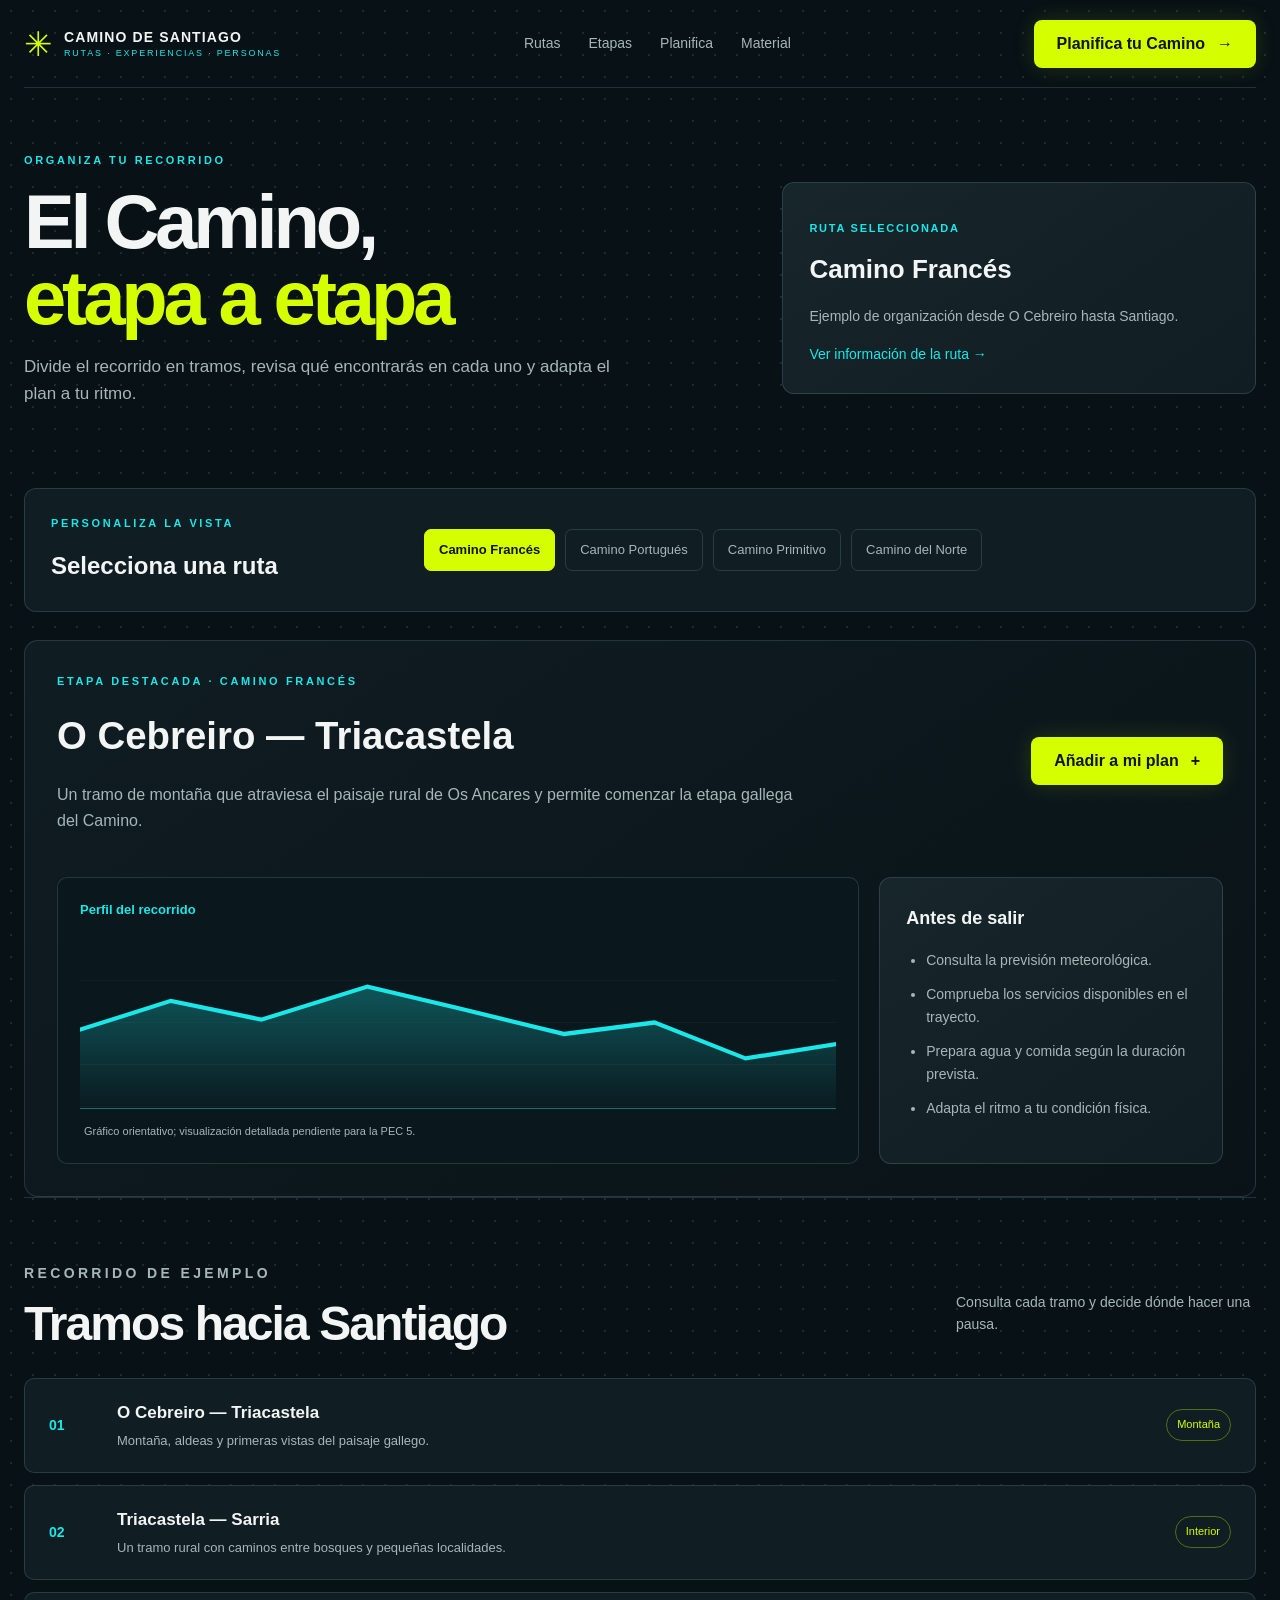
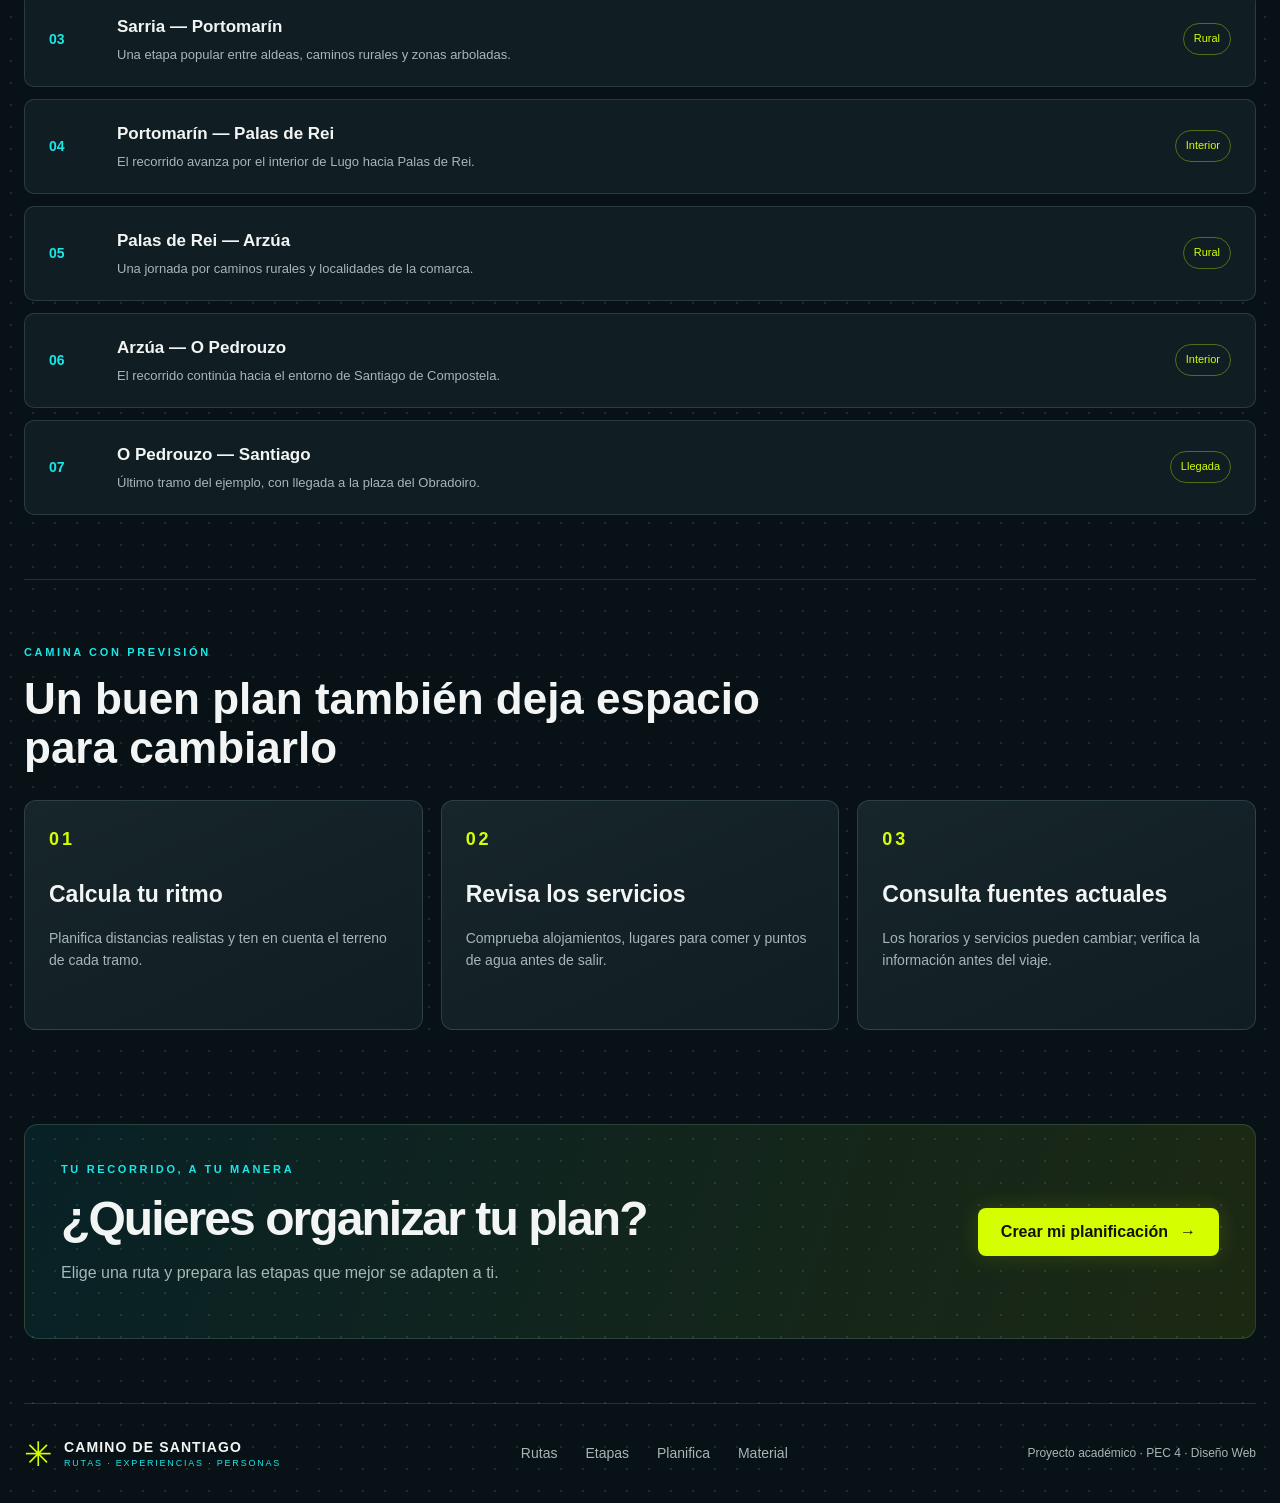
==== etapas.html @ c91c28d9 "Añado la página de etapas y sus estilos" ====
<!DOCTYPE html>
<html lang="es">
<head>
  <meta charset="UTF-8">
  <meta name="viewport" content="width=device-width, initial-scale=1.0">
  <meta
    name="description"
    content="Consulta etapas del Camino de Santiago y organiza tu recorrido paso a paso."
  >
  <title>Etapas | Camino de Santiago</title>
  <link rel="stylesheet" href="css/styles.css">
</head>
<body>
  <a class="salto-contenido" href="#contenido">Saltar al contenido</a>

  <header class="cabecera">
    <a class="marca" href="index.html" aria-label="Camino de Santiago, inicio">
      <span class="marca__simbolo" aria-hidden="true">✳</span>
      <span class="marca__texto">
        <strong>CAMINO DE SANTIAGO</strong>
        <small>RUTAS · EXPERIENCIAS · PERSONAS</small>
      </span>
    </a>

    <nav class="navegacion" aria-label="Navegación principal">
      <a href="rutas.html">Rutas</a>
      <a href="etapas.html" aria-current="page">Etapas</a>
      <a href="planifica.html">Planifica</a>
      <a href="material.html">Material</a>
    </nav>

    <a class="boton boton--primario" href="planifica.html">
      Planifica tu Camino <span aria-hidden="true">→</span>
    </a>
  </header>

  <main id="contenido">
    <section class="hero-etapas" aria-labelledby="titulo-principal">
      <div>
        <p class="etiqueta">Organiza tu recorrido</p>
        <h1 id="titulo-principal">
          El Camino,<br>
          <span>etapa a etapa</span>
        </h1>
        <p>
          Divide el recorrido en tramos, revisa qué encontrarás en cada uno
          y adapta el plan a tu ritmo.
        </p>
      </div>

      <aside class="resumen-etapas">
        <p class="resumen-etapas__etiqueta">Ruta seleccionada</p>
        <h2>Camino Francés</h2>
        <p>Ejemplo de organización desde O Cebreiro hasta Santiago.</p>
        <a class="enlace" href="rutas.html#frances">
          Ver información de la ruta <span aria-hidden="true">→</span>
        </a>
      </aside>
    </section>

    <section class="selector-ruta" aria-labelledby="titulo-selector">
      <div>
        <p class="etiqueta">Personaliza la vista</p>
        <h2 id="titulo-selector">Selecciona una ruta</h2>
      </div>

      <!-- Selector visual; el cambio de ruta se completará en la PEC 5. -->
      <div class="selector-ruta__opciones" aria-label="Selector de rutas pendiente para la PEC 5">
        <span class="selector-ruta__opcion selector-ruta__opcion--activa">Camino Francés</span>
        <span class="selector-ruta__opcion">Camino Portugués</span>
        <span class="selector-ruta__opcion">Camino Primitivo</span>
        <span class="selector-ruta__opcion">Camino del Norte</span>
      </div>
    </section>

    <section class="etapa-destacada" aria-labelledby="titulo-etapa-destacada">
      <div class="etapa-destacada__cabecera">
        <div>
          <p class="etiqueta">Etapa destacada · Camino Francés</p>
          <h2 id="titulo-etapa-destacada">O Cebreiro — Triacastela</h2>
          <p>
            Un tramo de montaña que atraviesa el paisaje rural de Os Ancares
            y permite comenzar la etapa gallega del Camino.
          </p>
        </div>
        <a class="boton boton--primario" href="planifica.html">
          Añadir a mi plan <span aria-hidden="true">+</span>
        </a>
      </div>

      <div class="etapa-destacada__contenido">
        <div class="perfil-desnivel" role="img" aria-label="Espacio reservado para el perfil de desnivel de la etapa">
          <p class="perfil-desnivel__titulo">Perfil del recorrido</p>
          <div class="perfil-desnivel__grafico" aria-hidden="true">
            <span class="perfil-desnivel__linea"></span>
          </div>
          <p class="nota-interaccion">
            Gráfico orientativo; visualización detallada pendiente para la PEC 5.
          </p>
        </div>

        <aside class="datos-etapa">
          <h3>Antes de salir</h3>
          <ul>
            <li>Consulta la previsión meteorológica.</li>
            <li>Comprueba los servicios disponibles en el trayecto.</li>
            <li>Prepara agua y comida según la duración prevista.</li>
            <li>Adapta el ritmo a tu condición física.</li>
          </ul>
        </aside>
      </div>
    </section>

    <section class="seccion listado-etapas" aria-labelledby="titulo-listado">
      <div class="seccion__encabezado">
        <div>
          <p class="etiqueta">Recorrido de ejemplo</p>
          <h2 id="titulo-listado">Tramos hacia Santiago</h2>
        </div>
        <p>Consulta cada tramo y decide dónde hacer una pausa.</p>
      </div>

      <!-- Las filas podrán convertirse en paneles desplegables en la PEC 5. -->
      <div class="lista-etapas">
        <article class="fila-etapa">
          <span class="fila-etapa__numero">01</span>
          <div>
            <h3>O Cebreiro — Triacastela</h3>
            <p>Montaña, aldeas y primeras vistas del paisaje gallego.</p>
          </div>
          <span class="fila-etapa__tipo">Montaña</span>
        </article>

        <article class="fila-etapa">
          <span class="fila-etapa__numero">02</span>
          <div>
            <h3>Triacastela — Sarria</h3>
            <p>Un tramo rural con caminos entre bosques y pequeñas localidades.</p>
          </div>
          <span class="fila-etapa__tipo">Interior</span>
        </article>

        <article class="fila-etapa">
          <span class="fila-etapa__numero">03</span>
          <div>
            <h3>Sarria — Portomarín</h3>
            <p>Una etapa popular entre aldeas, caminos rurales y zonas arboladas.</p>
          </div>
          <span class="fila-etapa__tipo">Rural</span>
        </article>

        <article class="fila-etapa">
          <span class="fila-etapa__numero">04</span>
          <div>
            <h3>Portomarín — Palas de Rei</h3>
            <p>El recorrido avanza por el interior de Lugo hacia Palas de Rei.</p>
          </div>
          <span class="fila-etapa__tipo">Interior</span>
        </article>

        <article class="fila-etapa">
          <span class="fila-etapa__numero">05</span>
          <div>
            <h3>Palas de Rei — Arzúa</h3>
            <p>Una jornada por caminos rurales y localidades de la comarca.</p>
          </div>
          <span class="fila-etapa__tipo">Rural</span>
        </article>

        <article class="fila-etapa">
          <span class="fila-etapa__numero">06</span>
          <div>
            <h3>Arzúa — O Pedrouzo</h3>
            <p>El recorrido continúa hacia el entorno de Santiago de Compostela.</p>
          </div>
          <span class="fila-etapa__tipo">Interior</span>
        </article>

        <article class="fila-etapa">
          <span class="fila-etapa__numero">07</span>
          <div>
            <h3>O Pedrouzo — Santiago</h3>
            <p>Último tramo del ejemplo, con llegada a la plaza del Obradoiro.</p>
          </div>
          <span class="fila-etapa__tipo">Llegada</span>
        </article>
      </div>
    </section>

    <section class="consejos-etapas" aria-labelledby="titulo-consejos">
      <p class="etiqueta">Camina con previsión</p>
      <h2 id="titulo-consejos">Un buen plan también deja espacio para cambiarlo</h2>

      <div class="rejilla rejilla--pasos">
        <article class="tarjeta-paso">
          <span class="tarjeta-paso__numero">01</span>
          <h3>Calcula tu ritmo</h3>
          <p>Planifica distancias realistas y ten en cuenta el terreno de cada tramo.</p>
        </article>

        <article class="tarjeta-paso">
          <span class="tarjeta-paso__numero">02</span>
          <h3>Revisa los servicios</h3>
          <p>Comprueba alojamientos, lugares para comer y puntos de agua antes de salir.</p>
        </article>

        <article class="tarjeta-paso">
          <span class="tarjeta-paso__numero">03</span>
          <h3>Consulta fuentes actuales</h3>
          <p>Los horarios y servicios pueden cambiar; verifica la información antes del viaje.</p>
        </article>
      </div>
    </section>

    <section class="llamada-final" aria-labelledby="titulo-cta">
      <div>
        <p class="etiqueta">Tu recorrido, a tu manera</p>
        <h2 id="titulo-cta">¿Quieres organizar tu plan?</h2>
        <p>Elige una ruta y prepara las etapas que mejor se adapten a ti.</p>
      </div>
      <a class="boton boton--primario" href="planifica.html">
        Crear mi planificación <span aria-hidden="true">→</span>
      </a>
    </section>
  </main>

  <footer class="pie">
    <a class="marca" href="index.html">
      <span class="marca__simbolo" aria-hidden="true">✳</span>
      <span class="marca__texto">
        <strong>CAMINO DE SANTIAGO</strong>
        <small>RUTAS · EXPERIENCIAS · PERSONAS</small>
      </span>
    </a>

    <nav class="pie__navegacion" aria-label="Navegación del pie de página">
      <a href="rutas.html">Rutas</a>
      <a href="etapas.html" aria-current="page">Etapas</a>
      <a href="planifica.html">Planifica</a>
      <a href="material.html">Material</a>
    </nav>

    <p class="pie__credito">Proyecto académico · PEC 4 · Diseño Web</p>
  </footer>

  <script src="js/main.js"></script>
</body>
</html>
---- css/styles.css ----
:root {
  --fondo: #071116;
  --superficie: #101d22;
  --superficie-clara: #17262b;
  --texto: #f2f5f3;
  --texto-suave: #a7b6b7;
  --verde-neon: #d5ff00;
  --cian: #19e7e8;
  --violeta: #a78bfa;
  --borde: rgba(175, 220, 220, 0.16);
  --ancho-contenido: 1440px;
}

* {
  box-sizing: border-box;
}

html {
  scroll-behavior: smooth;
}

body {
  margin: 0;
  color: var(--texto);
  background-color: var(--fondo);
  background-image: radial-gradient(rgba(180, 215, 215, 0.13) 1px, transparent 1px);
  background-size: 22px 22px;
  font-family: Arial, Helvetica, sans-serif;
  line-height: 1.6;
}

a {
  color: inherit;
  text-decoration: none;
}

a:focus-visible {
  outline: 3px solid var(--cian);
  outline-offset: 4px;
}

.salto-contenido {
  position: absolute;
  top: -60px;
  left: 16px;
  z-index: 10;
  padding: 10px 14px;
  color: var(--fondo);
  background: var(--verde-neon);
}

.salto-contenido:focus {
  top: 16px;
}

.cabecera,
main,
.pie {
  width: min(100% - 48px, var(--ancho-contenido));
  margin-inline: auto;
}

.cabecera {
  min-height: 88px;
  display: flex;
  align-items: center;
  justify-content: space-between;
  gap: 28px;
  border-bottom: 1px solid var(--borde);
}

.marca {
  display: inline-flex;
  align-items: center;
  gap: 12px;
  flex-shrink: 0;
}

.marca__simbolo {
  color: var(--verde-neon);
  font-size: 34px;
  line-height: 1;
}

.marca__texto {
  display: grid;
  line-height: 1.35;
}

.marca__texto strong {
  font-size: 14px;
  letter-spacing: 0.08em;
}

.marca__texto small {
  color: var(--cian);
  font-size: 9px;
  letter-spacing: 0.2em;
}

.navegacion,
.pie__navegacion {
  display: flex;
  align-items: center;
  gap: 28px;
}

.navegacion a,
.pie__navegacion a {
  color: var(--texto-suave);
  font-size: 14px;
  transition: color 160ms ease;
}

.navegacion a:hover,
.pie__navegacion a:hover {
  color: var(--cian);
}

.boton {
  min-height: 48px;
  display: inline-flex;
  align-items: center;
  justify-content: center;
  gap: 12px;
  padding: 0 22px;
  border: 1px solid transparent;
  border-radius: 8px;
  font-weight: 700;
  transition: transform 160ms ease, box-shadow 160ms ease;
}

.boton:hover {
  transform: translateY(-2px);
}

.boton--primario {
  color: #101500;
  background: var(--verde-neon);
  box-shadow: 0 0 22px rgba(213, 255, 0, 0.14);
}

.boton--primario:hover {
  box-shadow: 0 0 28px rgba(213, 255, 0, 0.32);
}

.hero {
  min-height: 570px;
  display: grid;
  grid-template-columns: 0.9fr 1.1fr;
  align-items: center;
  gap: 56px;
  padding-block: 64px;
}

.etiqueta {
  margin: 0 0 14px;
  color: var(--cian);
  font-size: 11px;
  font-weight: 700;
  letter-spacing: 0.24em;
  text-transform: uppercase;
}

.hero h1 {
  margin: 0;
  font-size: clamp(48px, 6vw, 88px);
  line-height: 0.98;
  letter-spacing: -0.06em;
}

.hero h1 span,
.rutas-destacadas h2 span {
  color: var(--verde-neon);
}

.hero__texto > p:not(.etiqueta) {
  max-width: 490px;
  margin: 24px 0 30px;
  color: var(--texto-suave);
  font-size: 18px;
}

.hero__mapa {
  padding: 16px;
  border: 1px solid var(--borde);
  border-radius: 16px;
  background: linear-gradient(145deg, rgba(16, 29, 34, 0.96), rgba(5, 15, 21, 0.9));
  box-shadow: 0 24px 70px rgba(0, 0, 0, 0.25);
}

.mapa-estatico {
  min-height: 340px;
  position: relative;
  display: flex;
  align-items: center;
  justify-content: space-between;
  overflow: hidden;
  padding: 34px;
  border: 1px solid rgba(25, 231, 232, 0.15);
  border-radius: 10px;
  background:
    radial-gradient(ellipse at 50% 50%, rgba(25, 231, 232, 0.12), transparent 56%),
    linear-gradient(135deg, #0b2027, #091318 60%, #11182b);
}

.mapa-estatico::before,
.mapa-estatico::after {
  content: "";
  position: absolute;
  inset: 12% -15%;
  border: 1px solid rgba(25, 231, 232, 0.2);
  border-radius: 50%;
  transform: rotate(-16deg);
}

.mapa-estatico::after {
  inset: 23% -12%;
  border-color: rgba(167, 139, 250, 0.22);
  transform: rotate(13deg);
}

.mapa-estatico__ruta {
  position: absolute;
  top: 49%;
  left: 15%;
  width: 70%;
  height: 4px;
  z-index: 1;
  border-radius: 50%;
  background: linear-gradient(90deg, var(--cian), var(--verde-neon));
  box-shadow: 0 0 16px var(--verde-neon);
  transform: rotate(-12deg);
}

.mapa-estatico__punto {
  position: relative;
  z-index: 2;
  padding: 7px 10px;
  border: 1px solid var(--cian);
  border-radius: 20px;
  color: var(--cian);
  background: var(--fondo);
  font-size: 10px;
  letter-spacing: 0.12em;
}

.mapa-estatico__punto--final {
  align-self: flex-start;
  color: var(--verde-neon);
  border-color: var(--verde-neon);
}

.nota-interaccion {
  margin: 12px 4px 0;
  color: var(--texto-suave);
  font-size: 11px;
}

.seccion {
  padding-block: 64px;
  border-top: 1px solid var(--borde);
}

.seccion__encabezado {
  display: flex;
  align-items: end;
  justify-content: space-between;
  gap: 24px;
  margin-bottom: 28px;
}

.seccion h2,
.llamada-final h2 {
  margin: 0;
  font-size: clamp(30px, 4vw, 48px);
  line-height: 1.08;
  letter-spacing: -0.04em;
}

.enlace {
  color: var(--cian);
  font-size: 14px;
}

.rejilla {
  display: grid;
  gap: 18px;
}

.rejilla--rutas,
.rejilla--pasos {
  grid-template-columns: repeat(3, minmax(0, 1fr));
}

.tarjeta-ruta,
.tarjeta-paso {
  min-height: 230px;
  padding: 24px;
  border: 1px solid var(--borde);
  border-radius: 12px;
  background: linear-gradient(155deg, var(--superficie-clara), var(--superficie));
}

.tarjeta-ruta__numero,
.tarjeta-paso__numero {
  color: var(--cian);
  font-size: 11px;
  font-weight: 700;
  letter-spacing: 0.16em;
}

.tarjeta-ruta h3,
.tarjeta-paso h3 {
  margin: 22px 0 8px;
  font-size: 23px;
}

.tarjeta-ruta p:not(.tarjeta-ruta__numero),
.tarjeta-paso p {
  color: var(--texto-suave);
  font-size: 14px;
}

.tarjeta-ruta a,
.tarjeta-paso a {
  display: inline-block;
  margin-top: 12px;
  color: var(--verde-neon);
  font-size: 13px;
  font-weight: 700;
}

.preparacion {
  margin-top: 24px;
}

.tarjeta-paso__numero {
  color: var(--verde-neon);
  font-size: 18px;
}

.llamada-final {
  display: flex;
  align-items: center;
  justify-content: space-between;
  gap: 32px;
  margin-block: 30px 64px;
  padding: 36px;
  border: 1px solid var(--borde);
  border-radius: 14px;
  background: linear-gradient(110deg, rgba(25, 231, 232, 0.08), rgba(213, 255, 0, 0.1));
}

.llamada-final p:not(.etiqueta) {
  color: var(--texto-suave);
}

.pie {
  display: flex;
  align-items: center;
  justify-content: space-between;
  gap: 24px;
  padding-block: 28px;
  border-top: 1px solid var(--borde);
}

.pie__credito {
  color: var(--texto-suave);
  font-size: 12px;
}

@media (max-width: 900px) {
  .cabecera {
    flex-wrap: wrap;
    padding-block: 18px;
  }

  .navegacion {
    order: 3;
    width: 100%;
    justify-content: center;
    gap: 18px;
  }

  .hero {
    grid-template-columns: 1fr;
    gap: 34px;
  }

  .rejilla--rutas,
  .rejilla--pasos {
    grid-template-columns: 1fr 1fr;
  }

  .pie {
    flex-wrap: wrap;
  }
}

@media (max-width: 600px) {
  .cabecera,
  main,
  .pie {
    width: min(100% - 32px, var(--ancho-contenido));
  }

  .cabecera > .boton {
    min-height: 42px;
    padding-inline: 14px;
    font-size: 12px;
  }

  .navegacion {
    justify-content: flex-start;
    gap: 16px;
    overflow-x: auto;
  }

  .navegacion a {
    font-size: 12px;
  }

  .hero {
    min-height: auto;
    padding-block: 52px;
  }

  .hero__texto > p:not(.etiqueta) {
    font-size: 16px;
  }

  .mapa-estatico {
    min-height: 240px;
    padding: 18px;
  }

  .seccion {
    padding-block: 46px;
  }

  .seccion__encabezado,
  .llamada-final {
    align-items: flex-start;
    flex-direction: column;
  }

  .rejilla--rutas,
  .rejilla--pasos {
    grid-template-columns: 1fr;
  }

  .llamada-final {
    padding: 24px;
    margin-bottom: 42px;
  }

  .pie,
  .pie__navegacion {
    align-items: flex-start;
    flex-direction: column;
    gap: 14px;
  }
}

.comparativa {
  padding: 72px clamp(20px, 4vw, 56px);
}

.comparativa h2 {
  max-width: 760px;
  margin: 0 0 32px;
  font-size: clamp(32px, 4vw, 48px);
  line-height: 1.12;
}

.tabla-contenedor {
  overflow-x: auto;
  border: 1px solid var(--borde);
  border-radius: 12px;
  background: var(--superficie);
}

.comparativa table {
  width: 100%;
  min-width: 760px;
  border-collapse: collapse;
  table-layout: fixed;
}

.comparativa th,
.comparativa td {
  padding: 20px 24px;
  text-align: left;
  vertical-align: top;
  line-height: 1.6;
  border-bottom: 1px solid var(--borde);
}

.comparativa thead th {
  color: var(--cian);
  background: var(--superficie-clara);
  font-size: 12px;
  letter-spacing: 0.12em;
  text-transform: uppercase;
}

.comparativa tbody th {
  width: 15%;
  color: var(--verde-neon);
  font-size: 15px;
}

.comparativa tbody td {
  color: var(--texto-suave);
  font-size: 14px;
}

.comparativa tbody tr:last-child th,
.comparativa tbody tr:last-child td {
  border-bottom: 0;
}

.comparativa tbody tr:hover {
  background: rgba(25, 231, 232, 0.04);
}

.hero-etapas {
  min-height: 380px;
  display: grid;
  grid-template-columns: 1.2fr 0.8fr;
  align-items: center;
  gap: 48px;
  padding-block: 64px;
}

.hero-etapas h1 {
  margin: 0;
  font-size: clamp(48px, 6vw, 76px);
  line-height: 1;
  letter-spacing: -0.055em;
}

.hero-etapas h1 span {
  color: var(--verde-neon);
}

.hero-etapas > div > p:not(.etiqueta) {
  max-width: 620px;
  color: var(--texto-suave);
  font-size: 17px;
}

.resumen-etapas,
.datos-etapa {
  padding: 26px;
  border: 1px solid var(--borde);
  border-radius: 12px;
  background: linear-gradient(145deg, var(--superficie-clara), var(--superficie));
}

.resumen-etapas__etiqueta {
  color: var(--cian);
  font-size: 11px;
  font-weight: 700;
  letter-spacing: 0.16em;
  text-transform: uppercase;
}

.resumen-etapas h2 {
  margin: 12px 0;
  font-size: 26px;
}

.resumen-etapas p:not(.resumen-etapas__etiqueta) {
  color: var(--texto-suave);
  font-size: 14px;
}

.selector-ruta {
  display: grid;
  grid-template-columns: 0.6fr 1.4fr;
  align-items: center;
  gap: 28px;
  padding: 26px;
  border: 1px solid var(--borde);
  border-radius: 12px;
  background: var(--superficie);
}

.selector-ruta h2 {
  margin: 0;
  font-size: 24px;
}

.selector-ruta__opciones {
  display: flex;
  flex-wrap: wrap;
  gap: 10px;
}

.selector-ruta__opcion {
  padding: 10px 14px;
  border: 1px solid var(--borde);
  border-radius: 7px;
  color: var(--texto-suave);
  font-size: 13px;
}

.selector-ruta__opcion--activa {
  color: #101500;
  border-color: var(--verde-neon);
  background: var(--verde-neon);
  font-weight: 700;
}

.etapa-destacada {
  margin-top: 28px;
  padding: 32px;
  border: 1px solid var(--borde);
  border-radius: 14px;
  background: linear-gradient(145deg, rgba(16, 29, 34, 0.98), rgba(9, 19, 24, 0.98));
}

.etapa-destacada__cabecera {
  display: flex;
  align-items: center;
  justify-content: space-between;
  gap: 28px;
  margin-bottom: 28px;
}

.etapa-destacada__cabecera h2 {
  margin: 0;
  font-size: clamp(28px, 3vw, 40px);
}

.etapa-destacada__cabecera p:not(.etiqueta) {
  max-width: 760px;
  color: var(--texto-suave);
}

.etapa-destacada__contenido {
  display: grid;
  grid-template-columns: 1.4fr 0.6fr;
  gap: 20px;
}

.perfil-desnivel {
  padding: 22px;
  border: 1px solid var(--borde);
  border-radius: 10px;
  background: #0a171c;
}

.perfil-desnivel__titulo {
  margin: 0 0 18px;
  color: var(--cian);
  font-size: 13px;
  font-weight: 700;
}

.perfil-desnivel__grafico {
  height: 170px;
  position: relative;
  overflow: hidden;
  border-bottom: 1px solid rgba(25, 231, 232, 0.45);
  background: repeating-linear-gradient(
    to bottom,
    transparent 0,
    transparent 41px,
    rgba(175, 220, 220, 0.08) 42px
  );
}

.perfil-desnivel__grafico::before {
  content: "";
  position: absolute;
  inset: 15% 0 0;
  background: linear-gradient(180deg, rgba(25, 231, 232, 0.35), rgba(25, 231, 232, 0.02));
  clip-path: polygon(0 45%, 12% 25%, 24% 38%, 38% 15%, 50% 30%, 64% 48%, 76% 40%, 88% 65%, 100% 55%, 100% 100%, 0 100%);
}

.perfil-desnivel__grafico::after {
  content: "";
  position: absolute;
  inset: 15% 0 0;
  background: var(--cian);
  clip-path: polygon(0 44%, 12% 24%, 24% 37%, 38% 14%, 50% 29%, 64% 47%, 76% 39%, 88% 64%, 100% 54%, 100% 57%, 88% 67%, 76% 42%, 64% 50%, 50% 32%, 38% 17%, 24% 40%, 12% 27%, 0 47%);
  filter: drop-shadow(0 0 5px var(--cian));
}

.perfil-desnivel .nota-interaccion {
  margin-top: 14px;
}

.datos-etapa h3 {
  margin: 0 0 16px;
  font-size: 18px;
}

.datos-etapa ul {
  margin: 0;
  padding-left: 20px;
  color: var(--texto-suave);
  font-size: 14px;
}

.datos-etapa li + li {
  margin-top: 12px;
}

.listado-etapas > .seccion__encabezado p {
  max-width: 300px;
  color: var(--texto-suave);
  font-size: 14px;
}

.lista-etapas {
  display: grid;
  gap: 12px;
}

.fila-etapa {
  display: grid;
  grid-template-columns: 48px 1fr auto;
  align-items: center;
  gap: 20px;
  padding: 20px 24px;
  border: 1px solid var(--borde);
  border-radius: 10px;
  background: var(--superficie);
}

.fila-etapa__numero {
  color: var(--cian);
  font-size: 14px;
  font-weight: 700;
}

.fila-etapa h3 {
  margin: 0 0 5px;
  font-size: 17px;
}

.fila-etapa p {
  margin: 0;
  color: var(--texto-suave);
  font-size: 13px;
}

.fila-etapa__tipo {
  padding: 6px 10px;
  border: 1px solid rgba(213, 255, 0, 0.35);
  border-radius: 20px;
  color: var(--verde-neon);
  font-size: 11px;
  white-space: nowrap;
}

.consejos-etapas {
  padding-block: 64px;
  border-top: 1px solid var(--borde);
}

.consejos-etapas h2 {
  max-width: 760px;
  margin: 0 0 28px;
  font-size: clamp(30px, 4vw, 44px);
  line-height: 1.1;
}

@media (max-width: 850px) {
  .hero-etapas,
  .selector-ruta,
  .etapa-destacada__contenido {
    grid-template-columns: 1fr;
  }

  .etapa-destacada__cabecera {
    align-items: flex-start;
    flex-direction: column;
  }
}

@media (max-width: 600px) {
  .hero-etapas {
    padding-block: 46px;
  }

  .selector-ruta,
  .etapa-destacada {
    padding: 20px;
  }

  .fila-etapa {
    grid-template-columns: 34px 1fr;
    gap: 12px;
    padding: 16px;
  }

  .fila-etapa__tipo {
    grid-column: 2;
    justify-self: start;
  }
}
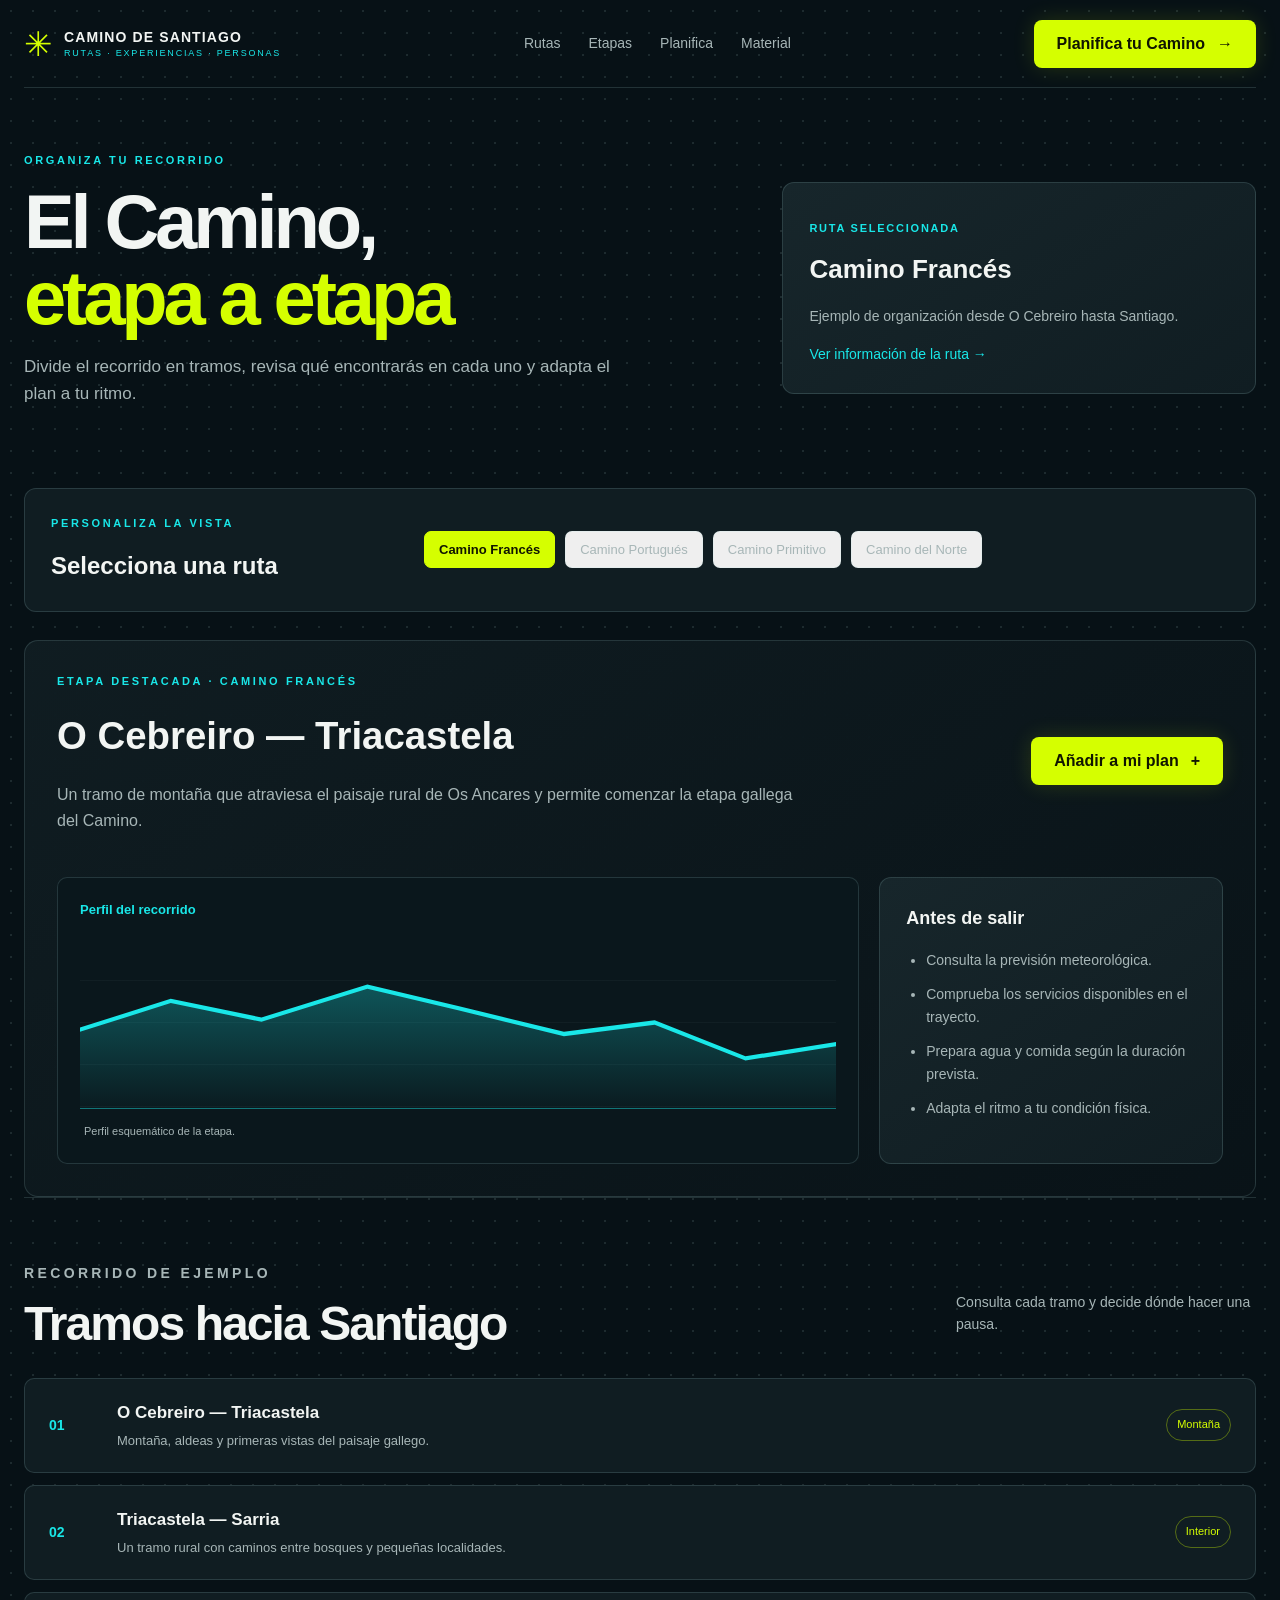
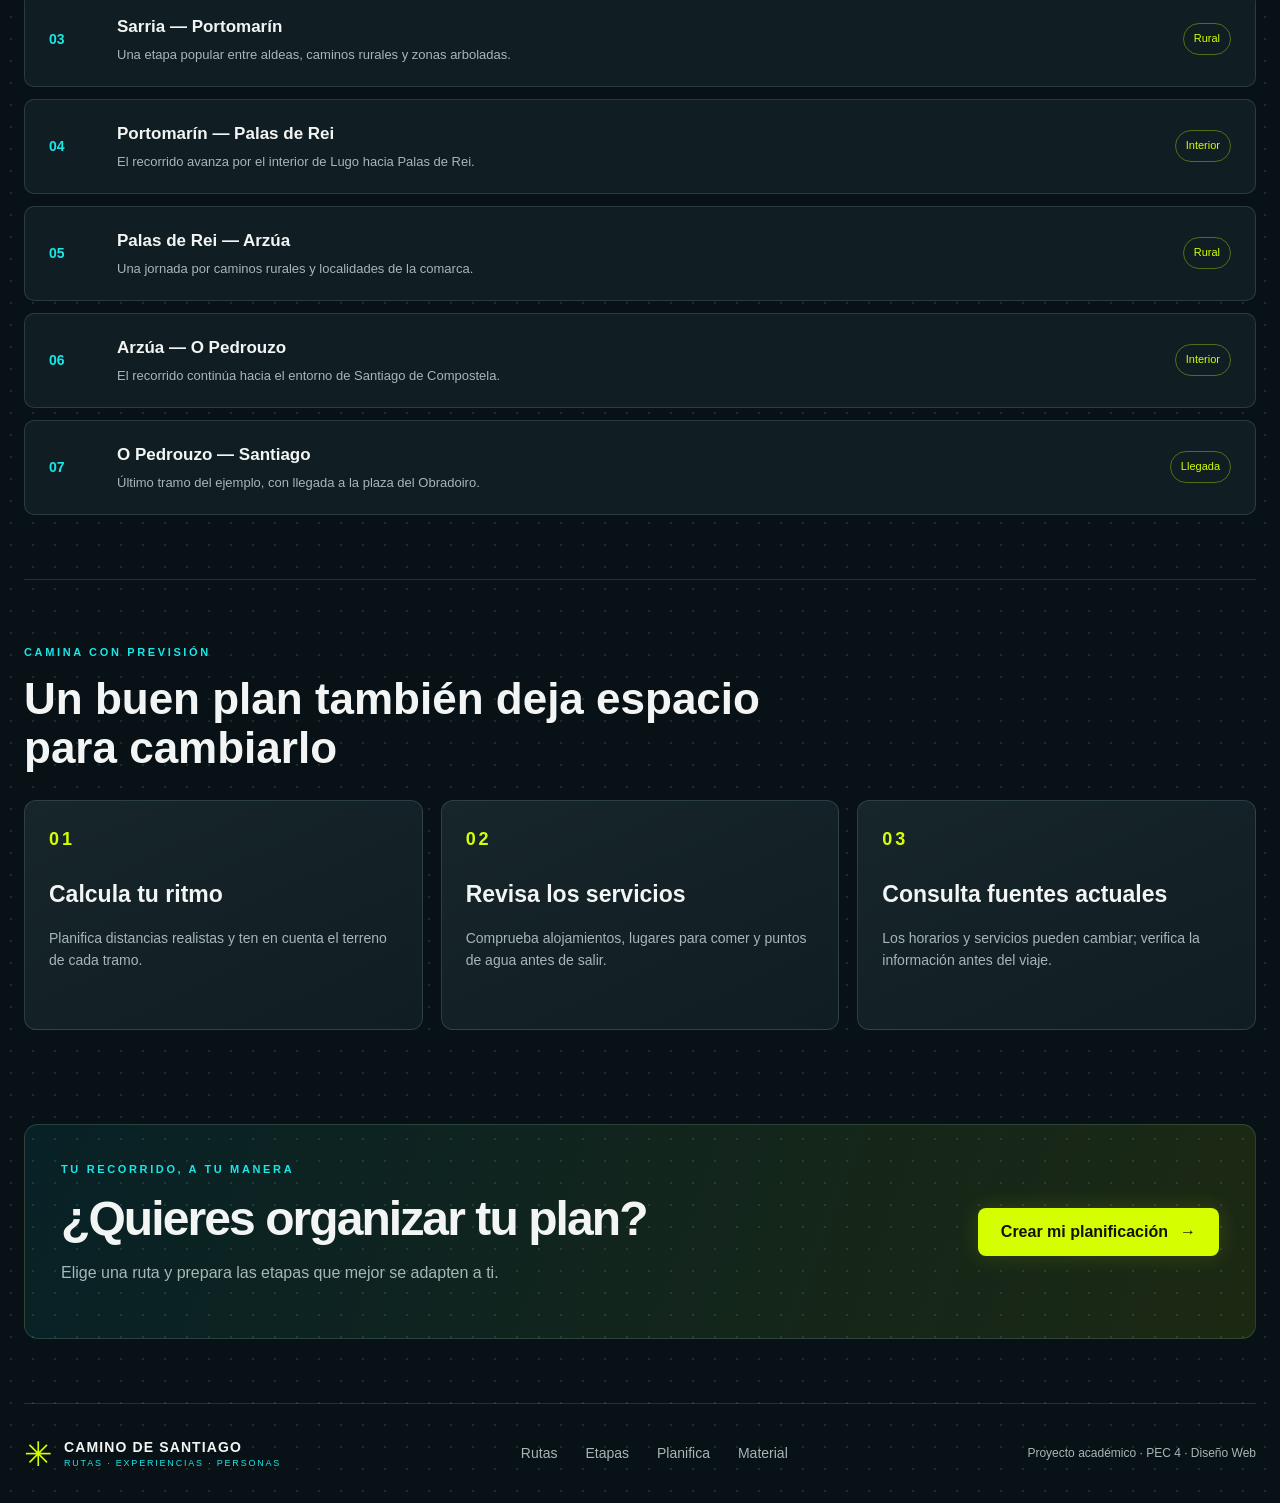
==== commit c49138b8: "Preparo la selección interactiva de etapas" ====
--- a/etapas.html
+++ b/etapas.html
@@ -50,8 +50,10 @@
 
       <aside class="resumen-etapas">
         <p class="resumen-etapas__etiqueta">Ruta seleccionada</p>
-        <h2>Camino Francés</h2>
-        <p>Ejemplo de organización desde O Cebreiro hasta Santiago.</p>
+        <h2 data-ruta-titulo>Camino Francés</h2>
+        <p data-ruta-resumen>
+          Ejemplo de organización desde O Cebreiro hasta Santiago.
+        </p>
         <a class="enlace" href="rutas.html#frances">
           Ver información de la ruta <span aria-hidden="true">→</span>
         </a>
@@ -64,16 +66,51 @@
         <h2 id="titulo-selector">Selecciona una ruta</h2>
       </div>
 
-      <!-- Selector visual; el cambio de ruta se completará en la PEC 5. -->
-      <div class="selector-ruta__opciones" aria-label="Selector de rutas pendiente para la PEC 5">
-        <span class="selector-ruta__opcion selector-ruta__opcion--activa">Camino Francés</span>
-        <span class="selector-ruta__opcion">Camino Portugués</span>
-        <span class="selector-ruta__opcion">Camino Primitivo</span>
-        <span class="selector-ruta__opcion">Camino del Norte</span>
-      </div>
-    </section>
-
-    <section class="etapa-destacada" aria-labelledby="titulo-etapa-destacada">
+      <div class="selector-ruta__opciones" role="group" aria-label="Seleccionar ruta">
+        <button
+          class="selector-ruta__opcion selector-ruta__opcion--activa"
+          type="button"
+          data-seleccionar-ruta="frances"
+          aria-pressed="true"
+        >
+          Camino Francés
+        </button>
+
+        <button
+          class="selector-ruta__opcion"
+          type="button"
+          data-seleccionar-ruta="portugues"
+          aria-pressed="false"
+        >
+          Camino Portugués
+        </button>
+
+        <button
+          class="selector-ruta__opcion"
+          type="button"
+          data-seleccionar-ruta="primitivo"
+          aria-pressed="false"
+        >
+          Camino Primitivo
+        </button>
+
+        <button
+          class="selector-ruta__opcion"
+          type="button"
+          data-seleccionar-ruta="norte"
+          aria-pressed="false"
+        >
+          Camino del Norte
+        </button>
+      </div>
+    </section>
+
+    <section
+      class="etapa-destacada"
+      aria-labelledby="titulo-etapa-destacada"
+      data-etapa-destacada
+      data-ruta="frances"
+    >
       <div class="etapa-destacada__cabecera">
         <div>
           <p class="etiqueta">Etapa destacada · Camino Francés</p>
@@ -83,19 +120,24 @@
             y permite comenzar la etapa gallega del Camino.
           </p>
         </div>
+
         <a class="boton boton--primario" href="planifica.html">
           Añadir a mi plan <span aria-hidden="true">+</span>
         </a>
       </div>
 
       <div class="etapa-destacada__contenido">
-        <div class="perfil-desnivel" role="img" aria-label="Espacio reservado para el perfil de desnivel de la etapa">
+        <div
+          class="perfil-desnivel"
+          role="img"
+          aria-label="Perfil esquemático del desnivel de la etapa"
+        >
           <p class="perfil-desnivel__titulo">Perfil del recorrido</p>
           <div class="perfil-desnivel__grafico" aria-hidden="true">
             <span class="perfil-desnivel__linea"></span>
           </div>
           <p class="nota-interaccion">
-            Gráfico orientativo; visualización detallada pendiente para la PEC 5.
+            Perfil esquemático de la etapa.
           </p>
         </div>
 
@@ -120,9 +162,8 @@
         <p>Consulta cada tramo y decide dónde hacer una pausa.</p>
       </div>
 
-      <!-- Las filas podrán convertirse en paneles desplegables en la PEC 5. -->
       <div class="lista-etapas">
-        <article class="fila-etapa">
+        <article class="fila-etapa" data-ruta="frances">
           <span class="fila-etapa__numero">01</span>
           <div>
             <h3>O Cebreiro — Triacastela</h3>
@@ -131,7 +172,7 @@
           <span class="fila-etapa__tipo">Montaña</span>
         </article>
 
-        <article class="fila-etapa">
+        <article class="fila-etapa" data-ruta="frances">
           <span class="fila-etapa__numero">02</span>
           <div>
             <h3>Triacastela — Sarria</h3>
@@ -140,7 +181,7 @@
           <span class="fila-etapa__tipo">Interior</span>
         </article>
 
-        <article class="fila-etapa">
+        <article class="fila-etapa" data-ruta="frances">
           <span class="fila-etapa__numero">03</span>
           <div>
             <h3>Sarria — Portomarín</h3>
@@ -149,7 +190,7 @@
           <span class="fila-etapa__tipo">Rural</span>
         </article>
 
-        <article class="fila-etapa">
+        <article class="fila-etapa" data-ruta="frances">
           <span class="fila-etapa__numero">04</span>
           <div>
             <h3>Portomarín — Palas de Rei</h3>
@@ -158,7 +199,7 @@
           <span class="fila-etapa__tipo">Interior</span>
         </article>
 
-        <article class="fila-etapa">
+        <article class="fila-etapa" data-ruta="frances">
           <span class="fila-etapa__numero">05</span>
           <div>
             <h3>Palas de Rei — Arzúa</h3>
@@ -167,7 +208,7 @@
           <span class="fila-etapa__tipo">Rural</span>
         </article>
 
-        <article class="fila-etapa">
+        <article class="fila-etapa" data-ruta="frances">
           <span class="fila-etapa__numero">06</span>
           <div>
             <h3>Arzúa — O Pedrouzo</h3>
@@ -176,7 +217,7 @@
           <span class="fila-etapa__tipo">Interior</span>
         </article>
 
-        <article class="fila-etapa">
+        <article class="fila-etapa" data-ruta="frances">
           <span class="fila-etapa__numero">07</span>
           <div>
             <h3>O Pedrouzo — Santiago</h3>
@@ -189,25 +230,33 @@
 
     <section class="consejos-etapas" aria-labelledby="titulo-consejos">
       <p class="etiqueta">Camina con previsión</p>
-      <h2 id="titulo-consejos">Un buen plan también deja espacio para cambiarlo</h2>
+      <h2 id="titulo-consejos">
+        Un buen plan también deja espacio para cambiarlo
+      </h2>
 
       <div class="rejilla rejilla--pasos">
         <article class="tarjeta-paso">
           <span class="tarjeta-paso__numero">01</span>
           <h3>Calcula tu ritmo</h3>
-          <p>Planifica distancias realistas y ten en cuenta el terreno de cada tramo.</p>
+          <p>
+            Planifica distancias realistas y ten en cuenta el terreno de cada tramo.
+          </p>
         </article>
 
         <article class="tarjeta-paso">
           <span class="tarjeta-paso__numero">02</span>
           <h3>Revisa los servicios</h3>
-          <p>Comprueba alojamientos, lugares para comer y puntos de agua antes de salir.</p>
+          <p>
+            Comprueba alojamientos, lugares para comer y puntos de agua antes de salir.
+          </p>
         </article>
 
         <article class="tarjeta-paso">
           <span class="tarjeta-paso__numero">03</span>
           <h3>Consulta fuentes actuales</h3>
-          <p>Los horarios y servicios pueden cambiar; verifica la información antes del viaje.</p>
+          <p>
+            Los horarios y servicios pueden cambiar; verifica la información antes del viaje.
+          </p>
         </article>
       </div>
     </section>
@@ -218,6 +267,7 @@
         <h2 id="titulo-cta">¿Quieres organizar tu plan?</h2>
         <p>Elige una ruta y prepara las etapas que mejor se adapten a ti.</p>
       </div>
+
       <a class="boton boton--primario" href="planifica.html">
         Crear mi planificación <span aria-hidden="true">→</span>
       </a>
@@ -243,6 +293,15 @@
     <p class="pie__credito">Proyecto académico · PEC 4 · Diseño Web</p>
   </footer>
 
-  <script src="js/main.js"></script>
+  <script type="importmap">
+    {
+      "imports": {
+        "three": "https://cdn.jsdelivr.net/npm/three@0.187.0/build/three.module.js",
+        "three/addons/": "https://cdn.jsdelivr.net/npm/three@0.187.0/examples/jsm/"
+      }
+    }
+  </script>
+
+  <script type="module" src="js/main.js"></script>
 </body>
 </html>
--- a/css/styles.css
+++ b/css/styles.css
@@ -803,4 +803,607 @@
     grid-column: 2;
     justify-self: start;
   }
+}
+
+.hero-planifica {
+  min-height: 360px;
+  display: grid;
+  grid-template-columns: 1.1fr 0.9fr;
+  align-items: center;
+  gap: 48px;
+  padding-block: 60px;
+}
+
+.hero-planifica h1 {
+  margin: 0;
+  font-size: clamp(48px, 6vw, 76px);
+  line-height: 1;
+  letter-spacing: -0.055em;
+}
+
+.hero-planifica h1 span {
+  color: var(--verde-neon);
+}
+
+.hero-planifica > div > p:not(.etiqueta) {
+  max-width: 620px;
+  color: var(--texto-suave);
+  font-size: 17px;
+}
+
+.resumen-plan {
+  padding: 28px;
+  border: 1px solid var(--borde);
+  border-radius: 12px;
+  background: linear-gradient(145deg, var(--superficie-clara), var(--superficie));
+}
+
+.resumen-plan__etiqueta {
+  color: var(--cian);
+  font-size: 11px;
+  font-weight: 700;
+  letter-spacing: 0.16em;
+  text-transform: uppercase;
+}
+
+.resumen-plan h2 {
+  margin: 12px 0;
+  font-size: 26px;
+}
+
+.resumen-plan p:not(.resumen-plan__etiqueta) {
+  color: var(--texto-suave);
+  font-size: 14px;
+}
+
+.planificador {
+  padding: 32px;
+  border: 1px solid var(--borde);
+  border-radius: 14px;
+  background: linear-gradient(145deg, rgba(16, 29, 34, 0.98), rgba(9, 19, 24, 0.98));
+}
+
+.planificador__cabecera {
+  display: flex;
+  align-items: end;
+  justify-content: space-between;
+  gap: 24px;
+  margin-bottom: 26px;
+}
+
+.planificador__cabecera h2 {
+  margin: 0;
+  font-size: clamp(28px, 3vw, 38px);
+}
+
+.planificador__cabecera > p {
+  max-width: 300px;
+  color: var(--texto-suave);
+  font-size: 14px;
+}
+
+.formulario-plan {
+  display: grid;
+  grid-template-columns: repeat(3, minmax(0, 1fr)) auto;
+  align-items: end;
+  gap: 14px;
+  padding: 20px;
+  border: 1px solid var(--borde);
+  border-radius: 10px;
+  background: var(--superficie);
+}
+
+.campo-plan {
+  display: grid;
+  gap: 8px;
+}
+
+.campo-plan label {
+  color: var(--texto-suave);
+  font-size: 12px;
+  font-weight: 700;
+}
+
+.campo-plan select {
+  width: 100%;
+  min-height: 46px;
+  padding: 0 12px;
+  border: 1px solid var(--borde);
+  border-radius: 6px;
+  color: var(--texto);
+  background: #0b171c;
+  font: inherit;
+}
+
+.campo-plan select:focus-visible {
+  outline: 2px solid var(--cian);
+  outline-offset: 2px;
+}
+
+.formulario-plan .boton {
+  min-height: 46px;
+  padding-inline: 16px;
+  font-size: 13px;
+}
+
+.planificador > .nota-interaccion {
+  margin: 12px 2px 26px;
+}
+
+.vista-plan {
+  padding: 24px;
+  border: 1px solid var(--borde);
+  border-radius: 10px;
+  background: #0b171c;
+}
+
+.vista-plan__encabezado {
+  display: flex;
+  align-items: center;
+  justify-content: space-between;
+  gap: 20px;
+  margin-bottom: 20px;
+}
+
+.vista-plan__encabezado h3 {
+  margin: 0;
+  font-size: 21px;
+}
+
+.estado-plan {
+  padding: 7px 11px;
+  border: 1px solid rgba(167, 139, 250, 0.45);
+  border-radius: 20px;
+  color: var(--violeta);
+  font-size: 11px;
+  white-space: nowrap;
+}
+
+.rejilla--tramos {
+  grid-template-columns: repeat(3, minmax(0, 1fr));
+}
+
+.tramo-plan {
+  padding: 18px;
+  border: 1px solid var(--borde);
+  border-radius: 8px;
+  background: var(--superficie);
+}
+
+.tramo-plan__dia {
+  color: var(--cian);
+  font-size: 10px;
+  font-weight: 700;
+  letter-spacing: 0.15em;
+}
+
+.tramo-plan h4 {
+  margin: 12px 0 8px;
+  font-size: 16px;
+}
+
+.tramo-plan p {
+  margin: 0;
+  color: var(--texto-suave);
+  font-size: 13px;
+}
+
+.lista-preparacion {
+  margin-top: 24px;
+}
+
+.lista-preparacion > .seccion__encabezado > p {
+  max-width: 320px;
+  color: var(--texto-suave);
+  font-size: 14px;
+}
+
+.rejilla--preparacion {
+  grid-template-columns: repeat(3, minmax(0, 1fr));
+}
+
+.bloque-preparacion {
+  padding: 24px;
+  border: 1px solid var(--borde);
+  border-radius: 10px;
+  background: var(--superficie);
+}
+
+.bloque-preparacion__numero {
+  color: var(--verde-neon);
+  font-size: 13px;
+  font-weight: 700;
+  letter-spacing: 0.14em;
+}
+
+.bloque-preparacion h3 {
+  margin: 14px 0;
+  font-size: 20px;
+}
+
+.bloque-preparacion ul {
+  display: grid;
+  gap: 10px;
+  margin: 0;
+  padding-left: 18px;
+  color: var(--texto-suave);
+  font-size: 13px;
+}
+
+.bloque-preparacion a {
+  display: inline-block;
+  margin-top: 16px;
+  color: var(--verde-neon);
+  font-size: 13px;
+  font-weight: 700;
+}
+
+.bloque-preparacion .nota-interaccion {
+  margin-top: 18px;
+  font-size: 10px;
+}
+
+.consejos-plan {
+  padding-block: 64px;
+  border-top: 1px solid var(--borde);
+}
+
+.consejos-plan h2 {
+  max-width: 780px;
+  margin: 0 0 28px;
+  font-size: clamp(30px, 4vw, 44px);
+  line-height: 1.1;
+}
+
+@media (max-width: 950px) {
+  .formulario-plan {
+    grid-template-columns: repeat(2, minmax(0, 1fr));
+  }
+
+  .formulario-plan .boton {
+    justify-self: start;
+  }
+}
+
+@media (max-width: 800px) {
+  .hero-planifica {
+    grid-template-columns: 1fr;
+    gap: 28px;
+  }
+
+  .rejilla--preparacion,
+  .rejilla--tramos {
+    grid-template-columns: 1fr 1fr;
+  }
+}
+
+@media (max-width: 600px) {
+  .hero-planifica {
+    padding-block: 44px;
+  }
+
+  .planificador {
+    padding: 20px;
+  }
+
+  .planificador__cabecera,
+  .vista-plan__encabezado {
+    align-items: flex-start;
+    flex-direction: column;
+  }
+
+  .formulario-plan,
+  .rejilla--preparacion,
+  .rejilla--tramos {
+    grid-template-columns: 1fr;
+  }
+
+  .formulario-plan .boton {
+    width: 100%;
+  }
+
+  .vista-plan {
+    padding: 18px;
+  }
+}
+
+.hero-material {
+  min-height: 340px;
+  display: grid;
+  grid-template-columns: 1.2fr 0.8fr;
+  align-items: center;
+  gap: 48px;
+  padding-block: 60px;
+}
+
+.hero-material h1 {
+  margin: 0;
+  font-size: clamp(42px, 5vw, 68px);
+  line-height: 1.02;
+  letter-spacing: -0.055em;
+}
+
+.hero-material h1 span {
+  color: var(--verde-neon);
+}
+
+.hero-material > div > p:not(.etiqueta) {
+  max-width: 680px;
+  color: var(--texto-suave);
+  font-size: 17px;
+}
+
+.nota-material {
+  padding: 26px;
+  border: 1px solid rgba(25, 231, 232, 0.28);
+  border-radius: 12px;
+  background: linear-gradient(145deg, var(--superficie-clara), var(--superficie));
+}
+
+.nota-material strong {
+  color: var(--cian);
+  font-size: 14px;
+}
+
+.nota-material p {
+  margin-bottom: 0;
+  color: var(--texto-suave);
+  font-size: 14px;
+}
+
+.indice-material {
+  display: flex;
+  flex-wrap: wrap;
+  gap: 12px;
+  padding: 18px 0;
+  border-top: 1px solid var(--borde);
+  border-bottom: 1px solid var(--borde);
+}
+
+.indice-material a {
+  padding: 9px 13px;
+  border: 1px solid var(--borde);
+  border-radius: 6px;
+  color: var(--texto-suave);
+  font-size: 12px;
+}
+
+.indice-material a:hover {
+  color: var(--verde-neon);
+  border-color: var(--verde-neon);
+}
+
+.categoria-material {
+  padding-block: 58px;
+}
+
+.categoria-material .seccion__encabezado > p {
+  max-width: 300px;
+  color: var(--texto-suave);
+  font-size: 14px;
+}
+
+.productos-carrusel {
+  overflow: hidden;
+}
+
+.productos-carrusel__controles {
+  display: flex;
+  justify-content: flex-end;
+  align-items: center;
+  gap: 12px;
+  margin: -8px 0 14px;
+  color: var(--texto-suave);
+  font-size: 11px;
+}
+
+.productos-carrusel__controles span[aria-hidden="true"] {
+  display: grid;
+  width: 30px;
+  height: 30px;
+  place-items: center;
+  border: 1px solid var(--borde);
+  border-radius: 50%;
+  color: var(--cian);
+  font-size: 16px;
+}
+
+.productos-carrusel__lista {
+  display: grid;
+  grid-auto-flow: column;
+  grid-auto-columns: minmax(260px, calc((100% - 36px) / 3));
+  gap: 18px;
+  overflow-x: auto;
+  padding: 2px 2px 16px;
+  scroll-snap-type: x mandatory;
+  scrollbar-color: var(--cian) var(--superficie);
+  scrollbar-width: thin;
+}
+
+.producto-card {
+  min-width: 0;
+  padding: 14px;
+  border: 1px solid var(--borde);
+  border-radius: 11px;
+  background: linear-gradient(155deg, var(--superficie-clara), var(--superficie));
+  scroll-snap-align: start;
+}
+
+.producto-card__visual {
+  min-height: 190px;
+  position: relative;
+  display: grid;
+  place-items: center;
+  overflow: hidden;
+  border: 1px solid rgba(25, 231, 232, 0.15);
+  border-radius: 7px;
+  background:
+    radial-gradient(ellipse at 50% 50%, rgba(25, 231, 232, 0.14), transparent 62%),
+    #0a171c;
+}
+
+.producto-card__visual::before {
+  content: "";
+  width: 78px;
+  height: 112px;
+  border: 2px solid var(--cian);
+  border-radius: 24px 24px 18px 18px;
+  background: linear-gradient(145deg, rgba(25, 231, 232, 0.12), rgba(25, 231, 232, 0.02));
+  box-shadow: 0 0 24px rgba(25, 231, 232, 0.12);
+}
+
+.producto-card__visual::after {
+  content: "";
+  position: absolute;
+  top: 38%;
+  left: 50%;
+  width: 34px;
+  height: 30px;
+  border: 1px solid var(--verde-neon);
+  border-radius: 8px;
+  transform: translateX(-50%);
+}
+
+.producto-card__visual > span {
+  position: absolute;
+  right: 10px;
+  bottom: 10px;
+  padding: 5px 7px;
+  border: 1px solid rgba(167, 139, 250, 0.45);
+  border-radius: 4px;
+  color: var(--violeta);
+  background: rgba(7, 17, 22, 0.8);
+  font-size: 8px;
+  letter-spacing: 0.08em;
+}
+
+.producto-card__visual--botella::before {
+  width: 58px;
+  height: 120px;
+  border-radius: 14px 14px 17px 17px;
+  border-color: var(--verde-neon);
+}
+
+.producto-card__visual--botella::after {
+  top: 22%;
+  width: 24px;
+  height: 13px;
+  border-color: var(--cian);
+  border-radius: 5px 5px 2px 2px;
+}
+
+.producto-card__visual--calzado::before {
+  width: 130px;
+  height: 74px;
+  border: 2px solid var(--violeta);
+  border-radius: 38px 22px 15px 18px;
+  background: linear-gradient(145deg, rgba(167, 139, 250, 0.16), rgba(25, 231, 232, 0.04));
+  clip-path: polygon(0 48%, 24% 35%, 45% 8%, 66% 18%, 78% 44%, 100% 56%, 96% 88%, 9% 92%);
+  box-shadow: 0 0 24px rgba(167, 139, 250, 0.12);
+}
+
+.producto-card__visual--calzado::after {
+  top: 63%;
+  width: 100px;
+  height: 2px;
+  border: 0;
+  border-radius: 0;
+  background: var(--cian);
+}
+
+.producto-card__categoria {
+  margin: 16px 0 5px;
+  color: var(--cian);
+  font-size: 9px;
+  font-weight: 700;
+  letter-spacing: 0.15em;
+}
+
+.producto-card h3 {
+  margin: 0 0 8px;
+  font-size: 18px;
+  line-height: 1.3;
+}
+
+.producto-card > p:not(.producto-card__categoria) {
+  min-height: 44px;
+  margin: 0 0 16px;
+  color: var(--texto-suave);
+  font-size: 12px;
+}
+
+.producto-card > a {
+  display: inline-flex;
+  align-items: center;
+  gap: 8px;
+  padding-top: 12px;
+  border-top: 1px solid var(--borde);
+  color: var(--verde-neon);
+  font-size: 12px;
+  font-weight: 700;
+}
+
+.producto-card > a:hover {
+  color: var(--cian);
+}
+
+.nota-seleccion {
+  margin: 24px 0 64px;
+  padding: 32px;
+  border: 1px solid var(--borde);
+  border-radius: 12px;
+  background: linear-gradient(110deg, rgba(25, 231, 232, 0.08), rgba(167, 139, 250, 0.08));
+}
+
+.nota-seleccion h2 {
+  max-width: 760px;
+  margin: 0 0 12px;
+  font-size: clamp(28px, 4vw, 42px);
+  line-height: 1.1;
+}
+
+.nota-seleccion > p:last-child {
+  max-width: 850px;
+  margin-bottom: 0;
+  color: var(--texto-suave);
+  font-size: 14px;
+}
+
+@media (max-width: 800px) {
+  .hero-material {
+    grid-template-columns: 1fr;
+    gap: 24px;
+  }
+
+  .productos-carrusel__lista {
+    grid-auto-columns: minmax(250px, 48%);
+  }
+}
+
+@media (max-width: 600px) {
+  .hero-material {
+    min-height: auto;
+    padding-block: 44px;
+  }
+
+  .indice-material {
+    gap: 8px;
+  }
+
+  .indice-material a {
+    font-size: 10px;
+  }
+
+  .categoria-material {
+    padding-block: 42px;
+  }
+
+  .productos-carrusel__lista {
+    grid-auto-columns: 86%;
+  }
+
+  .nota-seleccion {
+    margin-bottom: 42px;
+    padding: 22px;
+  }
 }
